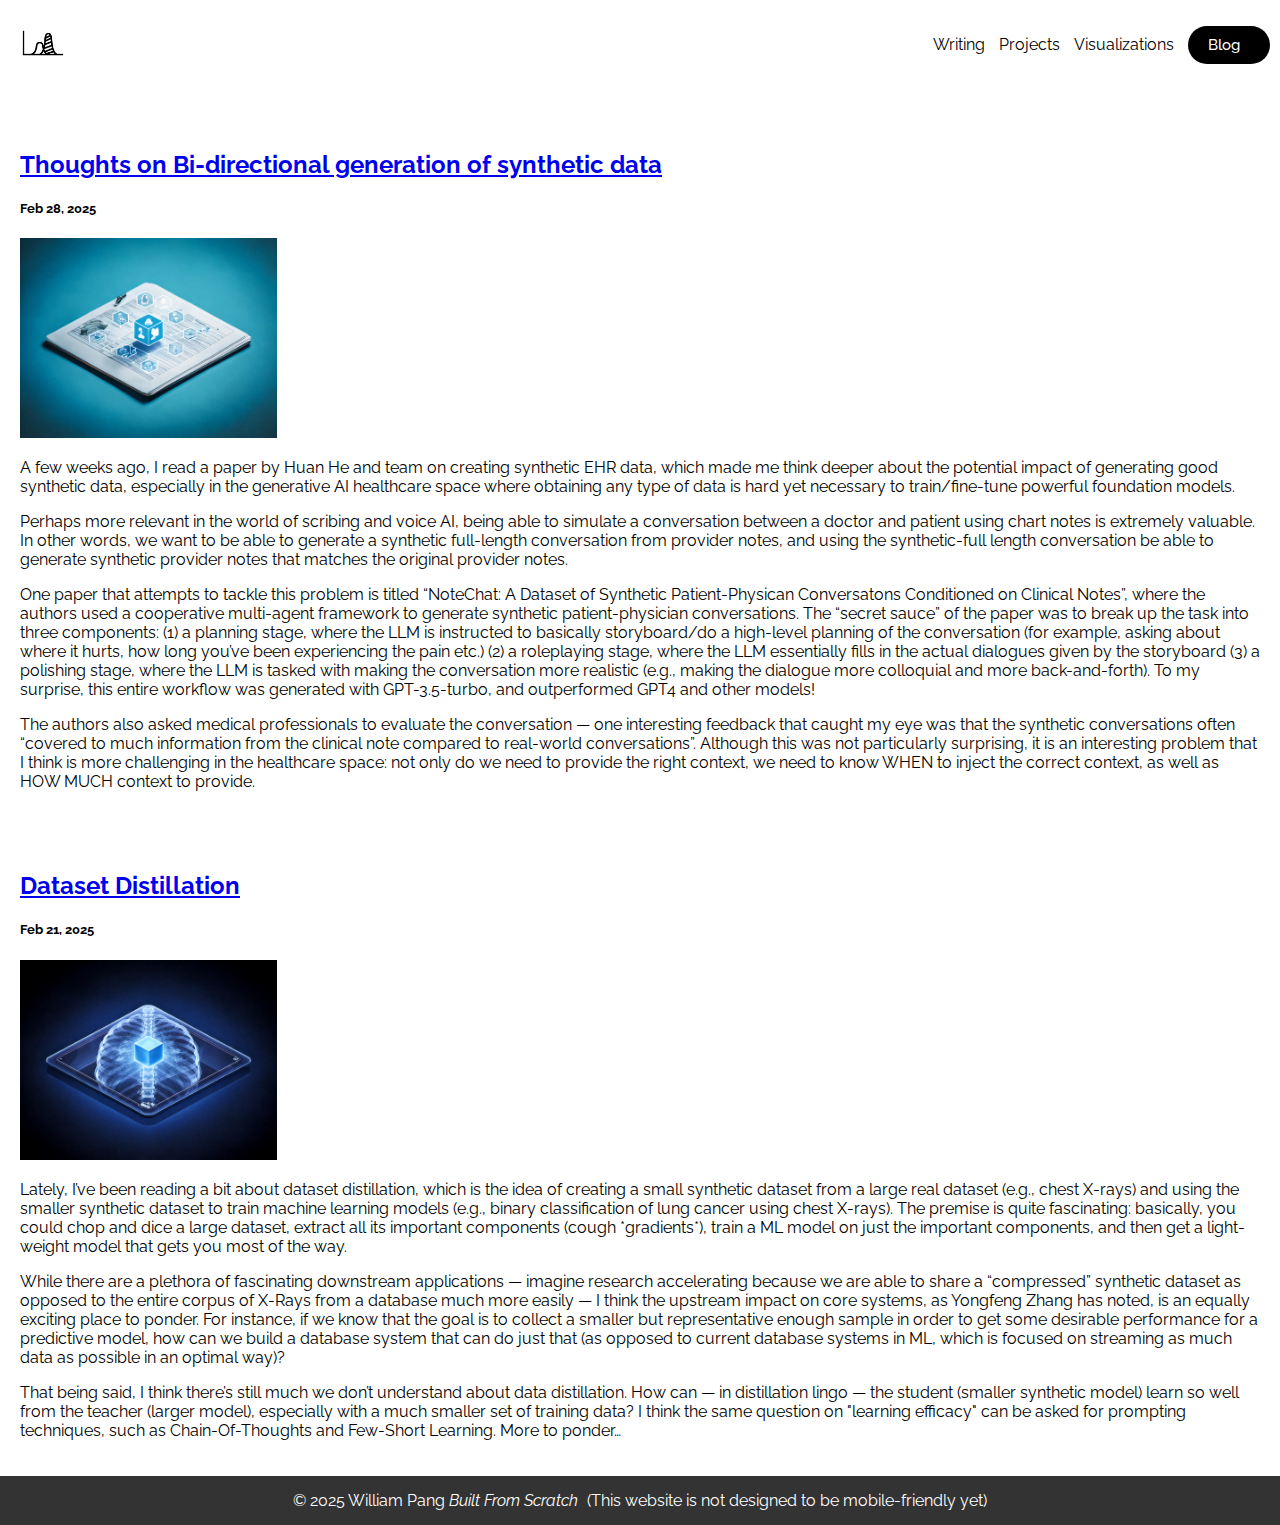
==== blog.html @ 5e88dd59 "Added blog" ====
<!DOCTYPE html>
<html lang="en">
<head>
    <meta charset="UTF-8">
    <!-- Meta Tag for Mobile Devices -->
    <meta name="viewport" content="width=device-width, initial-scale=1.0">
    <title>William Pang</title>
    <!-- Bootstrap Icons -->
    <link href="https://cdn.jsdelivr.net/npm/bootstrap-icons/font/bootstrap-icons.css" rel="stylesheet">
    <!-- Favicon -->
    <link rel="shortcut icon" type="image/x-icon" href="image/logo.png">
    <!-- Fonts -->
    <link rel="preconnect" href="https://fonts.googleapis.com">
    <link rel="preconnect" href="https://fonts.gstatic.com" crossorigin>
    <!-- Raleway -->
    <link href="https://fonts.googleapis.com/css2?family=Raleway:wght@100..900&display=swap" rel="stylesheet">
    <!-- Link to CSS file -->
    <link rel="stylesheet" href="css/styles.css">
    <link rel="stylesheet" href="css/blog.css">
</head>
<body>
    <!-- Navigation Bar -->
    <nav>
        <div class="logo">
            <a href="index.html">
            <img src="image/logo.png" alt="Logo" href = "index.html">
            </a>
        </div>
        <ul>
                <li><a href="#writing">Writing</a></li>
                <li><a href="#projects">Projects</a></li>
                <li><a href="#visualization">Visualizations</a></li>
                <li><button><a href="blog.html">Blog</a></button></li>
        </ul>
    </nav>
      
      <div class="row">
        <!-- Blog Post -->
        <div class="card">
            <h2><a href = "https://www.linkedin.com/feed/update/urn:li:activity:7301053326995918850/">Thoughts on Bi-directional generation of synthetic data</a></h2>
            <h5>Feb 28, 2025</h5>
            <img src="image/blog/synthetic_data.png" alt="Logo" href = "index.html" style="height:200px;">
            <p>
            A few weeks ago, I read a paper by Huan He and team on creating synthetic EHR data, which made me think deeper about the potential impact of generating good synthetic data, especially in the generative AI healthcare space where obtaining any type of data is hard yet necessary to train/fine-tune powerful foundation models.
           </p>
           <p>
            Perhaps more relevant in the world of scribing and voice AI, being able to simulate a conversation between a doctor and patient using chart notes is extremely valuable. In other words, we want to be able to generate a synthetic full-length conversation from provider notes, and using the synthetic-full length conversation be able to generate synthetic provider notes that matches the original provider notes.
           </p>
           <p>
            One paper that attempts to tackle this problem is titled “NoteChat: A Dataset of Synthetic Patient-Physican Conversatons Conditioned on Clinical Notes”, where the authors used a cooperative multi-agent framework to generate synthetic patient-physician conversations. The “secret sauce” of the paper was to break up the task into three components: (1) a planning stage, where the LLM is instructed to basically storyboard/do a high-level planning of the conversation (for example, asking about where it hurts, how long you’ve been experiencing the pain etc.) (2) a roleplaying stage, where the LLM essentially fills in the actual dialogues given by the storyboard (3) a polishing stage, where the LLM is tasked with making the conversation more realistic (e.g., making the dialogue more colloquial and more back-and-forth). To my surprise, this entire workflow was generated with GPT-3.5-turbo, and outperformed GPT4 and other models!
           </p>
            The authors also asked medical professionals to evaluate the conversation — one interesting feedback that caught my eye was that the synthetic conversations often “covered to much information from the clinical note compared to real-world conversations”. Although this was not particularly surprising, it is an interesting problem that I think is more challenging in the healthcare space: not only do we need to provide the right context, we need to know WHEN to inject the correct context, as well as HOW MUCH context to provide.
        </div>

        <!-- Blog Post -->
          <div class="card">
            <h2><a href = "https://www.linkedin.com/feed/update/urn:li:activity:7297339889962889216/">Dataset Distillation</a></h2>
            <h5>Feb 21, 2025</h5>
            <img src="image/blog/dataset_distillation.png" alt="Logo" href = "index.html" style="height:200px;">
            <p>
            Lately, I’ve been reading a bit about dataset distillation, which is the idea of creating a small synthetic dataset from a large real dataset (e.g., chest X-rays) and using the smaller synthetic dataset to train machine learning models (e.g., binary classification of lung cancer using chest X-rays). The premise is quite fascinating: basically, you could chop and dice a large dataset, extract all its important components (cough  *gradients*), train a ML model on just the important components, and then get a light-weight model that gets you most of the way.
            </p>
            <p>
            While there are a plethora of fascinating downstream applications — imagine research accelerating because we are able to share a “compressed” synthetic dataset as opposed to the entire corpus of X-Rays from a database much more easily — I think the upstream impact on core systems, as Yongfeng Zhang has noted, is an equally exciting place to ponder. For instance, if we know that the goal is to collect a smaller but representative enough sample in order to get some desirable performance for a predictive model, how can we build a database system that can do just that (as opposed to current database systems in ML, which is focused on streaming as much data as possible in an optimal way)?
            </p>
            <p>
            That being said, I think there’s still much we don’t understand about data distillation. How can — in distillation lingo — the student (smaller synthetic model) learn so well from the teacher (larger model), especially with a much smaller set of training data? I think the same question on "learning efficacy" can be asked for prompting techniques, such as Chain-Of-Thoughts and Few-Short Learning. More to ponder…
            </p>
        </div>

    <footer class="site-footer">
            <div class="footer-content">
                <p>&copy; 2025 William Pang <em>Built From Scratch</em>&ensp;(This website is not designed to
                    be mobile-friendly yet)</p>
            </div>
    </footer>

</body>
</html>
---- css/styles.css ----
/* References:
- CSS Flex Box Guide: https://css-tricks.com/snippets/css/a-guide-to-flexbox/
/*

/* Global */

html, body {
    font-family: "Raleway", sans-serif;
    font-weight: 400;
    height: 100%;
    margin: 0;
}

/* Text */

h3 {
    font-size: 25px;
    font-family: "Raleway", sans-serif;
    font-weight: 400;
}

h3 a {
    text-decoration: None;
    color: black;
}

/* Fonts */

.raleway-400 {
  font-family: "Raleway", sans-serif;
  font-optical-sizing: auto;
  font-weight: 400;
  font-style: normal;
}

/* Containers */

/* Landing Center */
.landing-centered-container {
    display: flex;
    justify-content: center;
    align-items: center;
    margin: auto;
    height: 100%;
    width: 50%;
    text-align: center;
}

/* Cards Containers */
.cards-container {
    position: relative;
    display: flex;
    justify-content: center;
    align-items: center;
    flex-wrap: wrap;
    gap: 30px 50px;
    padding: 50px 50px;
}
.cards-container .custom-card {
    position: relative;
    display: flex;
    justify-content: center;
    align-items: space-evenly;
    width: 350px;
    max-width: 100%;
    height: 420px;
    background: #FFF;
    border-radius: 20px;
    box-shadow: 0 35px 80px rgba(0, 0, 0, 0.15);
}

.cards-container .custom-card .img-box {
    position: absolute;
    top: 20px;
    width: 300px;
    height: 220px;
    background: #333;
    border-radius: 12px;
    overflow: hidden;
}

.cards-container .custom-card .img-box img {
    position: absolute;
    top: 0;
    left: 0;
    width: 100%;
    height: 100%;
    object-fit: cover;
}
.cards-container .custom-card .custom-content {
    position: absolute;
    top: 252px;
    width: 100%;
    height: 35px;
    padding: 10px;
    text-align: center;
}

.cards-container a {
    color: inherit;
    text-decoration: none; 
}

/* Generic Center Box */
.generic-centered-container{
    display: flex;
    justify-content: center;
}

/* Single Image and Text side by side container */
.single-image-single-text-container{
    display: flex;
    justify-content: center;
    align-items: center;
    height: 100%;
    max-width: 100%;
    padding: 10px 50px;
    gap: 5px;
}

.single-image-single-text-container .image{
    display: flex;
    justify-content: center;
    align-items: center;
}

.single-image-single-text-container .image img{
    max-width: 100%
}

.single-image-single-text-container .text{
    justify-content: baseline;
    max-width: 100%
}

.single-image-single-text-container ul {
    padding-left: 15px;

}

.single-image-single-text-container ul li {
    margin: 10px 0
}

.single-image-single-text-container ul li a {
    text-decoration: None;
    color: black;
}

/* Navigation Bar */

.logo img {
    height: 50px;
    width: auto;
    margin-right: 10px;
}

nav {
    background-color: #FFF;
    padding: 10px;
    font-family: 'Raleway';
    font-weight: 400;
    display: flex;
    justify-content: space-between;
    align-items: center;
}

nav ul li{
    display: inline;
}

nav ul li a{
    margin-right: 10px;
    text-decoration: None;
    color: black;
}

nav ul li button {
    flex-direction: column;
    align-items: center;
    padding: 10px 20px;
    border-radius: 60px;
    border: none;
    background: black;
    color: #DFDEDF;
}

nav ul li button a{
    color: white;
    font-family: 'Raleway';
    font-weight: 500;
    font-size: 15px;
}

/* Buttons */
.pill-btn {
  background-color: black;
  color: white;
  padding: 10px 20px;
  border-radius: 20px;
  font-size: 20px;
  box-shadow: 0 2px 5px rgba(0, 0, 0, 0.2);
}

/* Footer */
.site-footer {
    background-color: #333;
    color: #fff;
    text-align: center;
    padding: 15px 0;
    position: relative;
    bottom: 0;
    width: 100%;
}

.footer-content {
    max-width: 1200px;
    margin: 0 auto;
    padding: 0 20px;
}

.footer-content p {
    margin: 0;
}
---- css/blog.css ----
/* Header/Blog Title */
  .header {
    padding: 30px;
    font-size: 40px;
    text-align: center;
    background: white;
  }
  
  /* Add a card effect for articles */
  .card {
    background-color: white;
    padding: 20px;
    margin-top: 20px;
  }
  
  /* Clear floats after the columns */
  .row:after {
    content: "";
    display: table;
    clear: both;
  }
  
  /* Footer */
  .footer {
    padding: 20px;
    text-align: center;
    background: #ddd;
    margin-top: 20px;
  }
  
  /* Responsive layout - when the screen is less than 800px wide, make the two columns stack on top of each other instead of next to each other */
  @media screen and (max-width: 800px) {
    .leftcolumn, .rightcolumn {
      width: 100%;
      padding: 0;
    }
  }
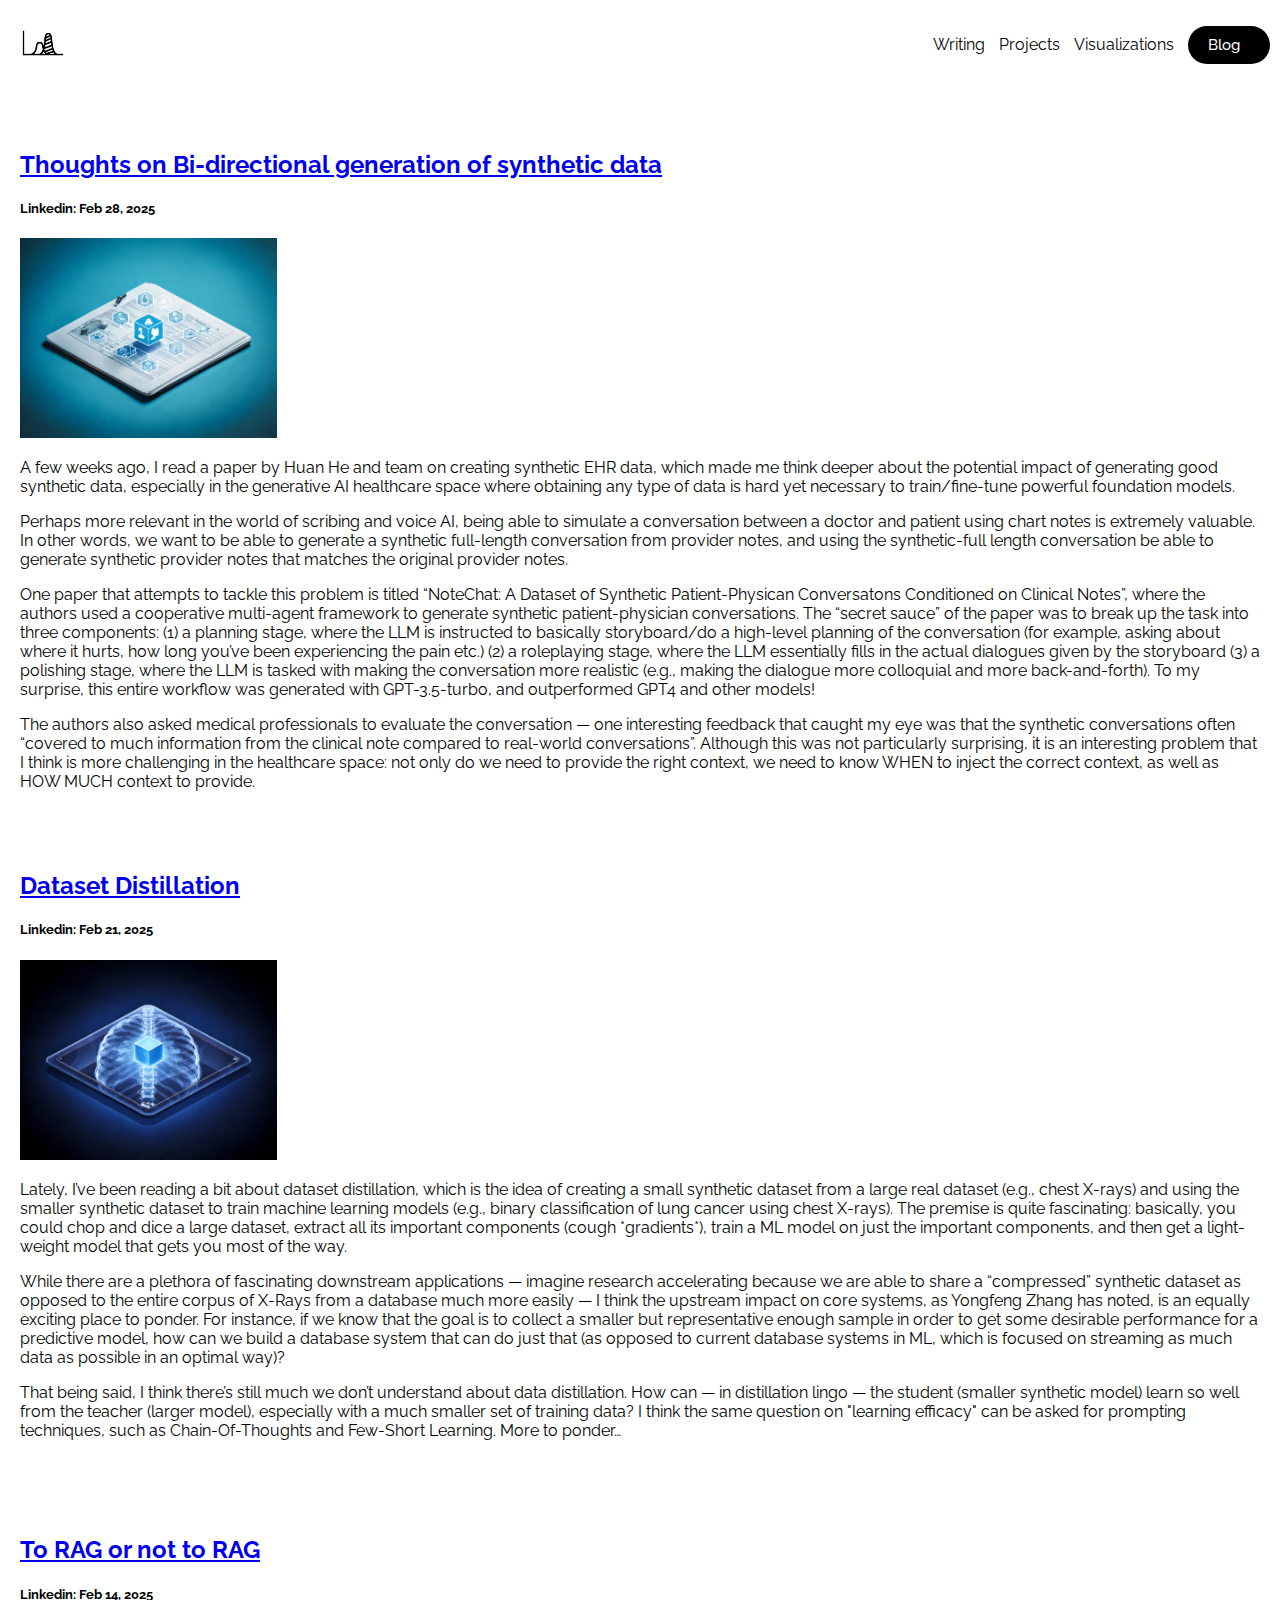
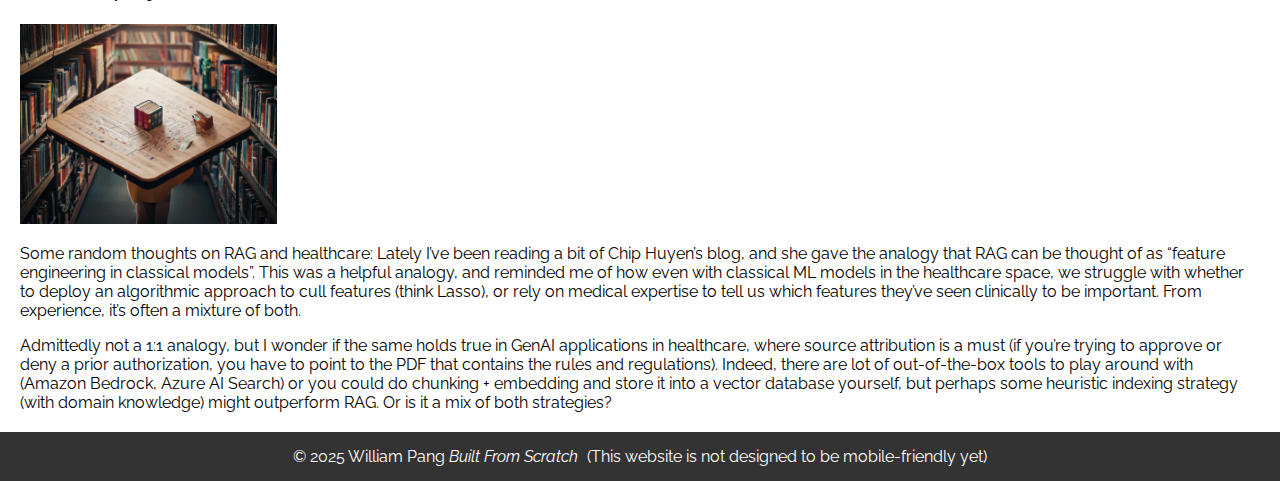
==== commit 1ae28ca0: "Added new blog post" ====
--- a/blog.html
+++ b/blog.html
@@ -27,9 +27,9 @@
             </a>
         </div>
         <ul>
-                <li><a href="#writing">Writing</a></li>
-                <li><a href="#projects">Projects</a></li>
-                <li><a href="#visualization">Visualizations</a></li>
+                <li><a href="index.html#writing">Writing</a></li>
+                <li><a href="index.html#projects">Projects</a></li>
+                <li><a href="index.html#visualization">Visualizations</a></li>
                 <li><button><a href="blog.html">Blog</a></button></li>
         </ul>
     </nav>
@@ -38,7 +38,7 @@
         <!-- Blog Post -->
         <div class="card">
             <h2><a href = "https://www.linkedin.com/feed/update/urn:li:activity:7301053326995918850/">Thoughts on Bi-directional generation of synthetic data</a></h2>
-            <h5>Feb 28, 2025</h5>
+            <h5>Linkedin: Feb 28, 2025</h5>
             <img src="image/blog/synthetic_data.png" alt="Logo" href = "index.html" style="height:200px;">
             <p>
             A few weeks ago, I read a paper by Huan He and team on creating synthetic EHR data, which made me think deeper about the potential impact of generating good synthetic data, especially in the generative AI healthcare space where obtaining any type of data is hard yet necessary to train/fine-tune powerful foundation models.
@@ -55,8 +55,10 @@
         <!-- Blog Post -->
           <div class="card">
             <h2><a href = "https://www.linkedin.com/feed/update/urn:li:activity:7297339889962889216/">Dataset Distillation</a></h2>
-            <h5>Feb 21, 2025</h5>
+            <h5>Linkedin: Feb 21, 2025</h5>
             <img src="image/blog/dataset_distillation.png" alt="Logo" href = "index.html" style="height:200px;">
+            
+            <!-- Content -->
             <p>
             Lately, I’ve been reading a bit about dataset distillation, which is the idea of creating a small synthetic dataset from a large real dataset (e.g., chest X-rays) and using the smaller synthetic dataset to train machine learning models (e.g., binary classification of lung cancer using chest X-rays). The premise is quite fascinating: basically, you could chop and dice a large dataset, extract all its important components (cough  *gradients*), train a ML model on just the important components, and then get a light-weight model that gets you most of the way.
             </p>
@@ -68,6 +70,19 @@
             </p>
         </div>
 
+        <!-- Blog Post -->
+        <div class="card">
+            <h2><a href = "https://www.linkedin.com/feed/update/urn:li:activity:7294023423733768192/">To RAG or not to RAG</a></h2>
+            <h5>Linkedin: Feb 14, 2025</h5>
+            <img src="image/blog/rag-library.png" alt="Logo" href = "index.html" style="height:200px;">
+            
+            <!-- Content -->
+             <p>
+            Some random thoughts on RAG and healthcare: Lately I’ve been reading a bit of Chip Huyen’s blog, and she gave the analogy that RAG can be thought of as “feature engineering in classical models”. This was a helpful analogy, and reminded me of how even with classical ML models in the healthcare space, we struggle with whether to deploy an algorithmic approach to cull features (think Lasso), or rely on medical expertise to tell us which features they’ve seen clinically to be important. From experience, it’s often a mixture of both. 
+            </p>
+            Admittedly not a 1:1 analogy, but I wonder if the same holds true in GenAI applications in healthcare, where source attribution is a must (if you’re trying to approve or deny a prior authorization, you have to point to the PDF that contains the rules and regulations). Indeed, there are lot of out-of-the-box tools to play around with (Amazon Bedrock, Azure AI Search) or you could do chunking + embedding and store it into a vector database yourself, but perhaps some heuristic indexing strategy (with domain knowledge) might outperform RAG. Or is it a mix of both strategies?
+        </div>
+
     <footer class="site-footer">
             <div class="footer-content">
                 <p>&copy; 2025 William Pang <em>Built From Scratch</em>&ensp;(This website is not designed to
